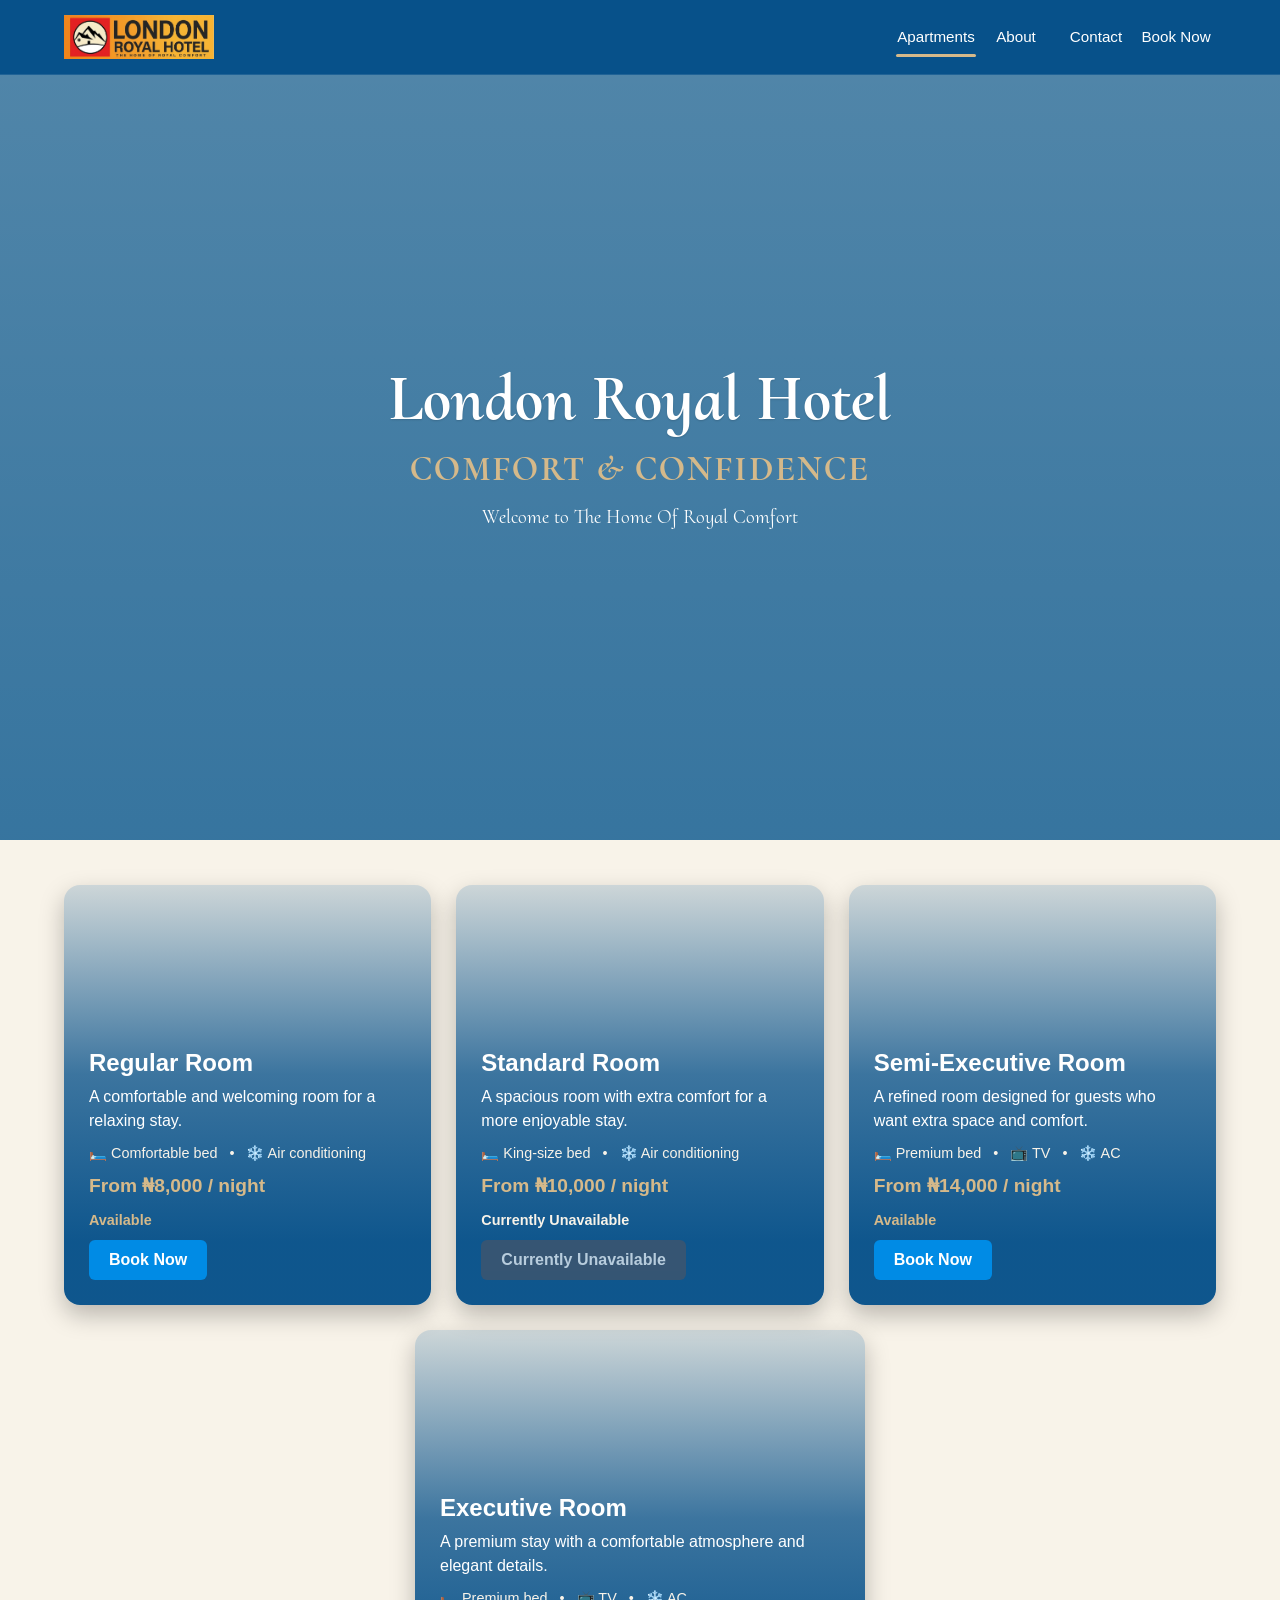
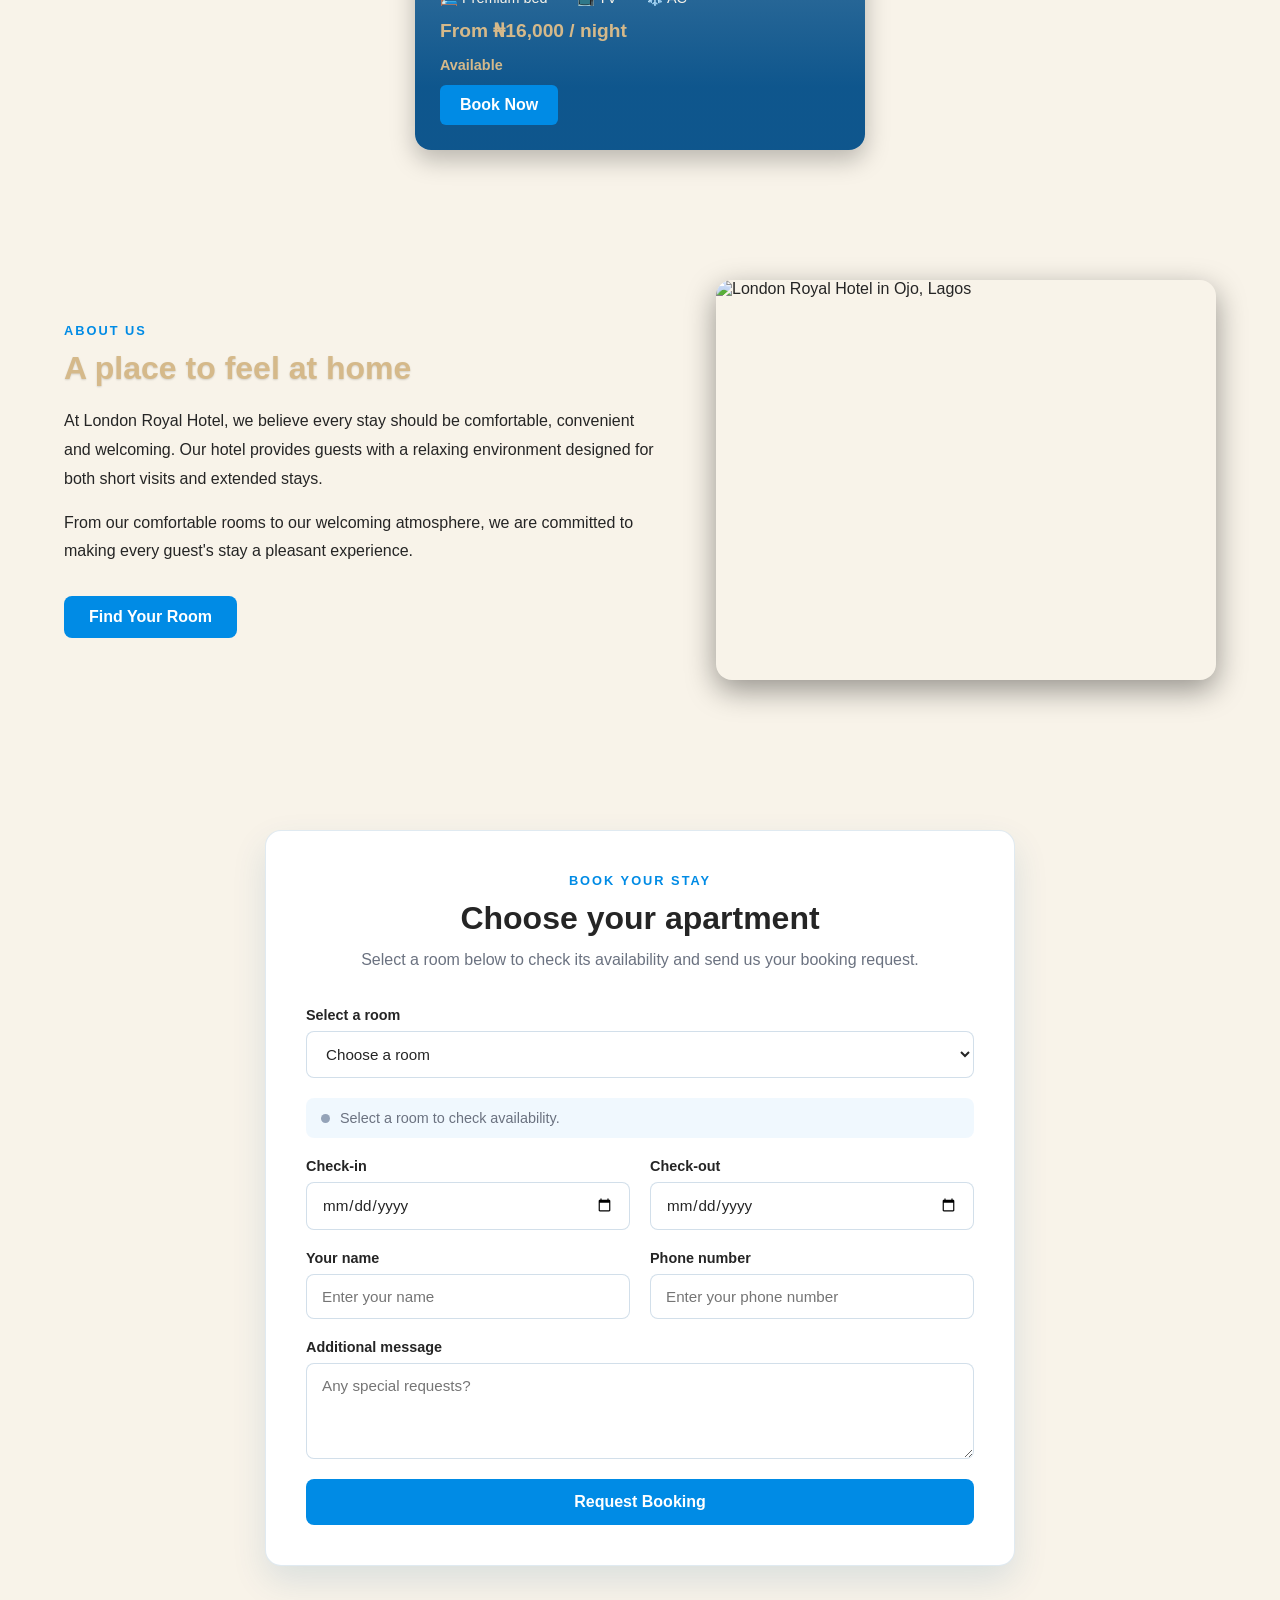
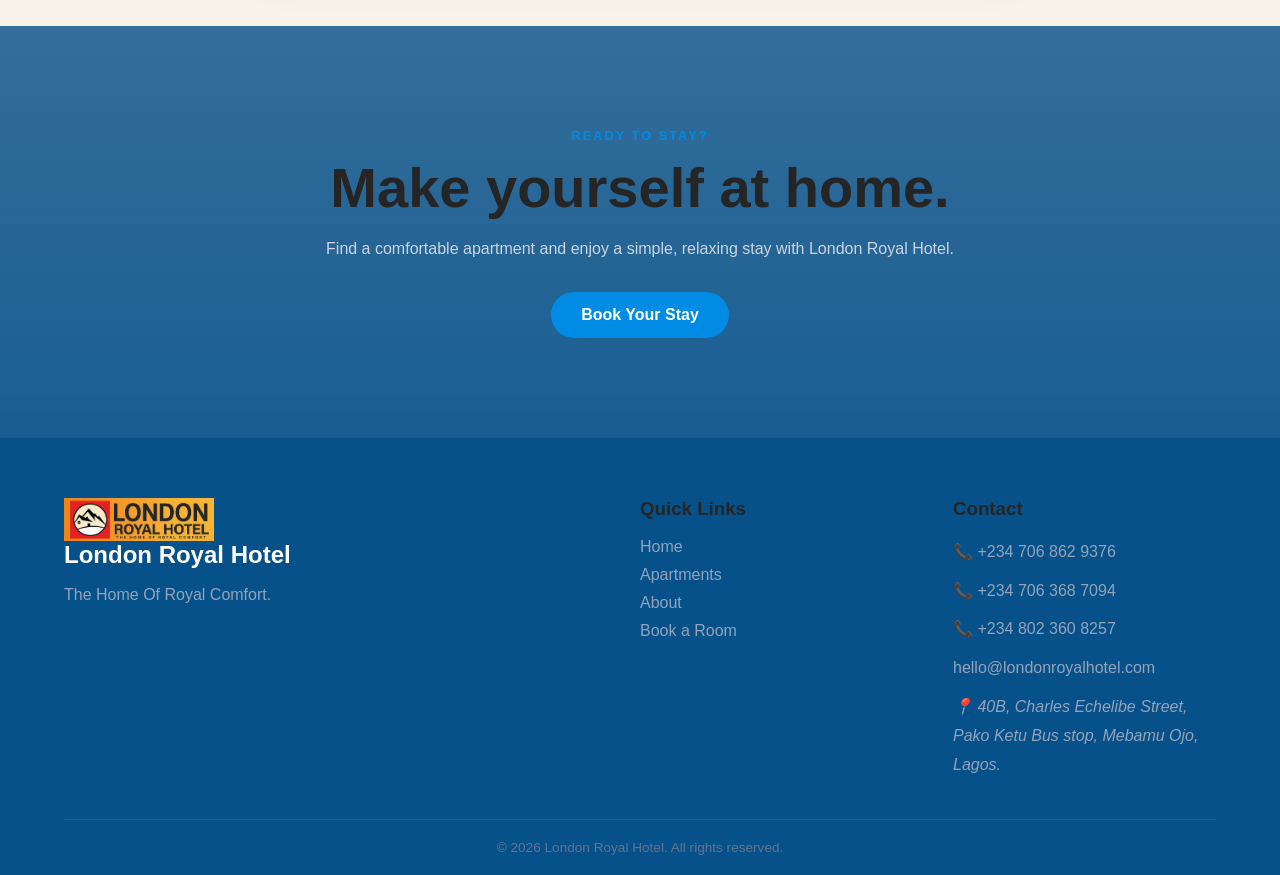
==== index.html @ 10c298e6 "Initial upload of London Royal Hotel website" ====
<!DOCTYPE html>
<html>

    <head>
        <title>London Royal Hotel | Hotel in Ojo, Lagos</title>
        <meta charset="UTF-8">
        <meta http-equiv="X-UA-Compatible" content="IE=edge">
        <meta name="viewport" content="width=device-width, initial-scale=1.0, viewport-fit=cover">
        <meta name="author" content="Ebom Onwuegbute">
        <meta name="description" content="Royal London Hotel in Ojo, Lagos offers comfortable apartments, a welcoming environment, and convenient accommodation for short and extended stays.">
        <link rel="icon" type="image/png" href="images/favicon.jpg">
        <meta property="og:type" content="website">
        <meta property="og:title" content="Royal London Hotels | Hotel in Ojo, Lagos">
        <meta property="og:description" content="Royal London Hotel in Ojo, Lagos offers comfortable apartments, a welcoming environment, and convenient accommodation for short and extended stays.">
        <meta property="og:image" content="images/social-share.jpg">
        <link href="https://fonts.googleapis.com/css2?family=Cormorant+Upright:wght@300;400;500;600;700&display=swap" rel="stylesheet">
        <script type="application/ld+json">
            {
            "@context": "https://schema.org",
            "@type": "Hotel",
            "name": "London Royal Hotel",
            "description": "London Royal Hotel in Ojo, Lagos offers comfortable apartments, a welcoming environment, and convenient accommodation for short and extended stays.",
            "telephone": "+234 706 862 9376",
            "email": "hello@londonroyalhotel.com",
            "address": {
                    "@type": "PostalAddress",
                    "streetAddress": "40B, Charles Echelibe Street, Pako Ketu Bus stop, Mebamu Ojo, Lagos",
                    "addressLocality": "Ojo",
                    "addressRegion": "Lagos",
                    "addressCountry": "NG"
                }
            }
        </script>

        <link rel="stylesheet" type="text/css" href="style.css"> 
    </head>

    <body>

        <main id="root">

            <header id="header">
                <figure>
                    <img src="images/LondonRoyalLogo.jpeg" aria-label="London Royal Hotels" alt="London Royal Hotels logo">
                    <!--<h1 class="touch">Louisiana Hotels & Suites</h1>-->
                </figure>
                
                <nav>
                    <ul>
                        <li><a href="#services" class="option">Apartments </a></li>
                        <li><a href="#about" class="option">About </a></li>
                        <li><a href="#footer" class="option">Contact</a></li>
                        <li><a href="#booking" class="option">Book Now</a></li>
                        <span class="slide"></span>
                    </ul>
                </nav>
            </header>

            <section id="hero-section">
                
                <div id="herotext">
                    <h1>London Royal Hotel</h1>
                    <h3>comfort & confidence</h3>
                    <p>Welcome to The Home Of Royal Comfort</p>
                </div>
            </section>

            <article>
                
                <section id="services">

                    <div class="service-cards touch" id="card1">
                        <div class="card-overlay">
                            <h3>Regular Room</h3>
                            <p class="description" >
                                A comfortable and welcoming room for a relaxing stay.
                            </p>

                            <p class="amenities">
                                🛏️ Comfortable bed &nbsp; • &nbsp; ❄️ Air conditioning
                            </p>

                            <p class="price">
                                From ₦8,000 / night
                            </p>

                            <p class="availability" id="availability-Standard">
                                Available
                            </p>

                            <a href="#booking" class="room-btn" data-room="Standard">
                                Book Now
                            </a>
                        </div>
                    </div>


                    <div class="service-cards touch" id="card2">
                        <div class="card-overlay">
                            <h3>Standard Room</h3>
                            <p class="description" >
                                A spacious room with extra comfort for a more enjoyable stay.
                            </p>

                            <p class="amenities">
                                🛏️ King-size bed &nbsp; • &nbsp; ❄️ Air conditioning
                            </p>

                            <p class="price">
                                From ₦10,000 / night
                            </p>

                            <p class="availability" id="availability-Deluxe">
                                Available
                            </p>

                            <a href="#booking" class="room-btn" data-room="Deluxe">
                                Book Now
                            </a>
                        </div>
                    </div>


                    <div class="service-cards touch" id="card3">
                        <div class="card-overlay">
                            <h3>Semi-Executive Room</h3>
                            <p class="description" >
                                A refined room designed for guests who want extra space and comfort.
                            </p>

                            <p class="amenities">
                                🛏️ Premium bed &nbsp; • &nbsp; 📺 TV &nbsp; • &nbsp; ❄️ AC
                            </p>

                            <p class="price">
                                From ₦14,000 / night
                            </p>

                            <p class="availability" id="availability-Executive">
                                Available
                            </p>

                            <a href="#booking" class="room-btn" data-room="Executive">
                                Book Now
                            </a>
                        </div>
                    </div>


                    <div class="service-cards touch" id="card4">
                        <div class="card-overlay">
                            <h3>Executive Room</h3>
                            <p class="description" >
                                A premium stay with a comfortable atmosphere and elegant details.
                            </p>

                            <p class="amenities">
                                🛏️ Premium bed &nbsp; • &nbsp; 📺 TV &nbsp; • &nbsp; ❄️ AC
                            </p>

                            <p class="price">
                                From ₦16,000 / night
                            </p>

                            <p class="availability" id="availability-Premium">
                                Available
                            </p>

                            <a href="#booking" class="room-btn" data-room="Premium">
                                Book Now
                            </a>
                        </div>
                    </div>

                </section>



                <section id="about" class="section-container">
                    <div class="about-content">
                        <div class="about-text">
                            <span class="section-label">ABOUT US</span>


                            <h2 class="section-title">A place to feel at home</h2>

                            <p>
                                At London Royal Hotel, we believe every stay should be
                                comfortable, convenient and welcoming. Our hotel provides guests
                                with a relaxing environment designed for both short visits and
                                extended stays.
                            </p>

                            <p>
                                From our comfortable rooms to our welcoming atmosphere, we are
                                committed to making every guest's stay a pleasant experience.
                            </p>

                            <a href="#booking" class="about-btn">Find Your Room</a>
                        </div>

                        <div class="about-image">
                            <img src="images/Louisiana-Hotels-festive.jpg" alt="London Royal Hotel in Ojo, Lagos">
                        </div>
                    </div>


                </section>

                <section id="booking" class="section-container">
                    <div class="booking-container">


                        <div class="booking-heading">
                            <span class="section-label">BOOK YOUR STAY</span>

                            <h2 class="section-title">Choose your apartment</h2>

                            <p>
                                Select a room below to check its availability and send us
                                your booking request.
                            </p>
                        </div>

                        <form id="booking-form">

                            <div class="form-group">
                                <label for="room-select">Select a room</label>

                                <select id="room-select" name="room" required>
                                    <option value="">Choose a room</option>
                                    <option value="Standard">Regular room</option>
                                    <option value="Deluxe">Standard room</option>
                                    <option value="Executive">Semi-Executive Apartment</option>
                                    <option value="Premium">Executive Apartment</option>
                                </select>
                            </div>


                            <div id="room-status" class="room-status">
                                <span class="status-dot"></span>
                                <span id="status-text">Select a room to check availability.</span>
                            </div>


                            <div class="booking-fields">

                                <div class="form-group">
                                    <label for="check-in">Check-in</label>
                                    <input type="date" id="check-in" name="check-in" required>
                                </div>

                                <div class="form-group">
                                    <label for="check-out">Check-out</label>
                                    <input type="date" id="check-out" name="check-out" required>
                                </div>

                            </div>


                            <div class="booking-fields">

                                <div class="form-group">
                                    <label for="guest-name">Your name</label>
                                    <input
                                        type="text"
                                        id="guest-name"
                                        name="guest-name"
                                        placeholder="Enter your name"
                                        required
                                    >
                                </div>

                                <div class="form-group">
                                    <label for="guest-phone">Phone number</label>
                                    <input
                                        type="tel"
                                        id="guest-phone"
                                        name="guest-phone"
                                        placeholder="Enter your phone number"
                                        required
                                    >
                                </div>

                            </div>


                            <div class="form-group">
                                <label for="guest-message">Additional message</label>

                                <textarea
                                    id="guest-message"
                                    name="message"
                                    rows="4"
                                    placeholder="Any special requests?"
                                ></textarea>
                            </div>


                            <button type="submit" id="booking-btn">
                                Request Booking
                            </button>

                        </form>

                    </div>


                </section>

                <section id="cta">
                    <div class="cta-content">

                        <span class="section-label">READY TO STAY?</span>

                        <h2>Make yourself at home.</h2>

                        <p>
                            Find a comfortable apartment and enjoy a simple,
                            relaxing stay with London Royal Hotel.
                        </p>

                        <a href="#booking" class="cta-btn">Book Your Stay</a>

                    </div>
                

                </section>

                <footer id="footer">

                
                    <div class="footer-content">

                        <div class="footer-brand">
                            <figure>
                                <img src="images/LondonRoyalLogo.jpeg" aria-label="London Royal Hotel" alt="London Royal Hotel logo">
                                <!--<h1 class="touch">Louisiana Hotels & Suites</h1>-->
                            </figure>
                            <h2>London Royal Hotel</h2>

                            <p>
                                The Home Of Royal Comfort.
                            </p>
                        </div>


                        <div class="footer-links">
                            <h3>Quick Links</h3>

                            <a href="#hero-section">Home</a>
                            <a href="#services">Apartments</a>
                            <a href="#about">About</a>
                            <a href="#booking">Book a Room</a>
                        </div>


                        <div class="footer-contact">
                            <h3>Contact</h3>

                            <p>📞 +234 706 862 9376</p>
                            <p>📞 +234 706 368 7094</p>
                            <p>📞 +234 802 360 8257</p>
                            <p>hello@londonroyalhotel.com</p>
                            <address>
                                <p>📍 40B, Charles Echelibe Street, Pako Ketu Bus stop, Mebamu Ojo, Lagos.</p>
                            </address>
                        </div>

                    </div>


                    <div class="footer-bottom">
                        <p>&copy; 2026 London Royal Hotel. All rights reserved.</p>
                    </div>


                </footer>


            </article>
        </main>    
        <script type="text/javascript" src="logic.js"></script>
    </body>
</html>
---- style.css ----
* {

    margin: 0;

    padding: 0;

    box-sizing: border-box;

}

:root {

    --navy: #07518A;

    --burgundy: #008BE5;

    --gold: #D5B98A;

    --cream: #F8F3E9;

    --walnut: #4A3824;

    --white: #ffffff;

    --text-dark: #252525;

    --text-light: #6b7280;

}

body {

    font-family: 'Segoe UI', Tahoma, Geneva, Verdana, sans-serif;

    overflow-x: hidden;

    background-color: var(--cream);

    color: var(--text-dark);

}

#root {

    width: 100%;

    margin: auto;

}

/* Header & Nav */

#header {

    display: flex;

    flex-wrap: wrap;

    align-items: center;

    justify-content: space-between;

    padding: 15px 5%;

    position: sticky;

    top: 0;

    z-index: 1000;

    background: var(--navy);

    backdrop-filter: blur(8px);

    border-bottom: 1px solid rgba(255, 255, 255, 0.1);

}

/*.logo {

    color: #008be5;

    font-size: 1.6rem;

    font-weight: 700;

}*/

figure {

    margin: 0;

}

figure img {

    display: block;

    width: 150px;

    height: auto;

}

nav {

    position: relative;

    width: 320px;

}

nav ul {

    display: flex;

    list-style: none;

    width: 100%;

}

nav ul li {

    flex: 1;

}

nav ul li a {

    display: block;

    text-align: center;

    height: 40px;

    line-height: 40px;

    text-decoration: none;

    color: var(--white);

    font-size: 0.95rem;

    font-weight: 500;

    transition: color 0.3s ease;

}

nav ul li a:hover {

    color: var(--gold);

}

.slide {

    position: absolute;

    bottom: 0;

    left: 0;

    width: 25%;

    height: 3px;

    background: var(--gold);

    transition: all 0.3s cubic-bezier(0.4, 0, 0.2, 1);

    border-radius: 2px;

}

/* Hero Section */

#hero-section {

    background: linear-gradient(

            rgba(0, 81, 138, 0.68),

            rgba(0, 81, 138, 0.78)

        ),

                url('images/Louisiana-Hotels-chandelier.jpg') center/cover no-repeat;

    display: flex;

    flex-direction: column;

    align-items: center;

    justify-content: center;

    min-height: 85vh;

    width: 100%;

    padding: 20px;

    text-align: center;

}

#herotext h1 {

    font-family: "Cormorant Upright", serif;

    color: var(--white);

    font-size: clamp(2.5rem, 5vw, 4.5rem);

    margin-bottom: 10px;

    text-shadow:0 1px 2px rgba(0, 0, 0, 0.15);

}

#herotext h3 {

    font-family: "Cormorant Upright", serif;

    color: var(--gold);

    font-size: clamp(1.2rem, 3vw, 2.2rem);

    text-transform: uppercase;

    letter-spacing: 2px;

    margin-bottom: 15px;

}

#herotext p {

    font-family: "Cormorant Upright", serif;

    color: var(--white);

    font-size: clamp(1rem, 2vw, 1.25rem);

    max-width: 600px;

    margin: 0 auto 25px auto;

}

.hero-btn {

    display: inline-block;

    padding: 12px 28px;

    background: #008be5;

    color: #fff;

    text-decoration: none;

    border-radius: 30px;

    font-weight: 600;

    transition: background 0.3s ease, transform 0.2s ease;

}

.hero-btn:hover {

    background: #07518A;

    transform: translateY(-2px);

}

/* Section Title */

.section-container {

    padding: 60px 5%;

}

.section-title {

    text-align: center;

    font-size: 2rem;

    margin-bottom: 40px;

    color: #252525;

}

/* Apartment Cards */

#services {

    display: flex;

    flex-wrap: wrap;

    gap: 25px;

    justify-content: center;

    width: 100%;

    margin-top: 5px;

    padding: 40px 5%; }

.service-cards {

    flex: 1 1 300px;

    max-width: 450px;

    min-height: 420px;

    border-radius: 16px;

    overflow: hidden;

    position: relative;

    box-shadow: 0 10px 25px rgba(0, 0, 0, 0.25);

    background-position: center;

    background-size: cover;

    background-repeat: no-repeat;

    transition: transform 0.3s ease, box-shadow 0.3s ease;

}

.service-cards:hover {

    transform: translateY(-5px);

    box-shadow: 0 15px 30px rgba(0, 139, 229, 0.22);

}

.card-overlay {

    background: linear-gradient( to top, rgba(7, 81, 138, 0.97) 15%, rgba(7, 81, 138, 0.78) 55%, rgba(7, 81, 138, 0.18) 100% );

    min-height: 420px; width: 100%;

    display: flex; flex-direction: column;

    justify-content: flex-end;

    padding: 25px;

}

.card-overlay h3 {

    font-size: 1.5rem;

    margin-bottom: 8px;

    color: #ffffff;

}

.card-overlay .description {

    color: #ffffff;

    line-height: 1.5;

    margin-bottom: 12px;

}

.card-overlay .price {

    color: #D5B98A;

    font-size: 1.2rem;

    font-weight: 700;

    margin-bottom: 15px;

}

.card-overlay .amenities {

    color: #F8F3E9;

    font-size: 0.9rem;

    margin-bottom: 12px;}

.amenities li {

    font-size: 0.9rem;

    color: #94a3b8;

    margin-bottom: 4px;

}

.room-btn {

    display: inline-block;

    width: fit-content;

    padding: 11px 20px;

    background: #008BE5;

    color: #ffffff;

    text-decoration: none;

    border-radius: 6px; font-weight: 600;

    transition: background 0.3s ease, transform 0.2s ease;

}

.room-btn:hover {

    background: #07518A;

    transform: translateY(-2px);

}

.room-btn.unavailable {

    background: #475569;

    cursor: not-allowed;

    opacity: 0.7;

}

.room-btn.unavailable:hover {

    background: #475569;

    transform: none;

}

#card1{

    background-image: url(images/Louisiana-Hotels-room1.jpg);

}

#card2{

    background-image: url(images/Louisiana-Hotels-room2.jpg);

}

#card3{

    background-image: url(images/Louisiana-Hotels-room3.jpg);

}

#card4{

    background-image: url(images/Louisiana-Hotels-room.jpg);

}

/* Mobile */

@media (max-width: 600px) {

    #services {

        padding: 30px 5%;

        gap: 20px;

    }

    .service-cards {

        min-height: 400px;

    }

    .card-overlay {

        min-height: 400px;

        padding: 20px;

    }

    .card-overlay h3 {

        font-size: 1.35rem;

    }

    .card-overlay .description {

        font-size: 0.95rem;

    }

}

.availability {

    font-size: 0.9rem;

    font-weight: 600;

    color: #D5B98A;

    margin-bottom: 12px;

}

.availability.unavailable {

    color: #F8F3E9;

}

/* =========================

ABOUT SECTION

========================= */

#about {

padding-top: 90px;

padding-bottom: 90px;

}

.about-content {

display: flex;

align-items: center;

justify-content: space-between;

gap: 60px;

max-width: 1200px;

margin: auto;

}

.about-text {

flex: 1;

}

.about-text .section-title {

text-align: left;

margin-bottom: 20px;

color: var(--gold);

text-shadow:0 1px 2px rgba(0, 0, 0, 0.15);

}

.section-label {

display: inline-block;

color: #008be5;

font-size: 0.8rem;

font-weight: 700;

letter-spacing: 2px;

margin-bottom: 12px;

}

.about-text p {

/*color: #94a3b8;*/

color: var(--text-dark);

line-height: 1.8;

margin-bottom: 15px;

max-width: 600px;

}

.about-btn {

display: inline-block;

margin-top: 15px;

padding: 12px 25px;

background: var(--burgundy);

color: var(--white);

text-decoration: none;

border-radius: 8px;

font-weight: 600;

transition: background 0.3s ease, transform 0.2s ease;

}

.about-btn:hover {

background: #07518A;

transform: translateY(-2px);

}

.about-image {

flex: 1;

max-width: 500px;

}

.about-image img {

display: block;

width: 100%;

height: 400px;

object-fit: cover;

border-radius: 16px;

box-shadow: 0 10px 30px rgba(0, 0, 0, 0.4);

}

/* =========================

BOOKING SECTION

========================= */

#booking {

background: var(--cream);

}

.booking-container {

max-width: 750px;

margin: auto;

background: #ffffff;

padding: 40px;

border-radius: 16px;

border: 1px solid rgba(7, 81, 138, 0.12);

box-shadow: 0 15px 35px rgba(7, 81, 138, 0.12);

}

.booking-heading {

text-align: center;

margin-bottom: 35px;

}

.booking-heading .section-title {

margin-bottom: 10px;

}

.booking-heading p {

color: #6b7280;

line-height: 1.6;

}

/* Form */

#booking-form {

display: flex;

flex-direction: column;

gap: 20px;

}

.form-group {

display: flex;

flex-direction: column;

gap: 8px;

}

.form-group label {

color: #252525;

font-size: 0.9rem;

font-weight: 600;

}

.form-group input,

.form-group select,

.form-group textarea {

width: 100%;

padding: 13px 15px;

border: 1px solid rgba(7, 81, 138, 0.18);

border-radius: 8px;

background: #ffffff;

color: #252525;

font-family: inherit;

font-size: 0.95rem;

outline: none;

transition: border-color 0.3s ease;

}

.form-group input:focus,

.form-group select:focus,

.form-group textarea:focus {

border-color: #008be5;

}

.form-group textarea {

resize: vertical;

}

.form-group select option {

background: #ffffff;

color: #252525;

}

/* Room availability */

.room-status {

display: flex;

align-items: center;

gap: 10px;

padding: 12px 15px;

background: rgba(0, 139, 229, 0.06);

border-radius: 8px;

color: #6b7280;

font-size: 0.9rem;

}

.status-dot {

width: 9px;

height: 9px;

border-radius: 50%;

background: #94a3b8;

flex-shrink: 0;

}

.room-status.available .status-dot {

background: #22c55e;

}

.room-status.available {

color: #22c55e;

}

.room-status.unavailable .status-dot {

background: #ef4444;

}

.room-status.unavailable {

color: #ef4444;

}

/* Two-column form fields */

.booking-fields {

display: grid;

grid-template-columns: 1fr 1fr;

gap: 20px;

}

/* Booking button */

#booking-btn {

width: 100%;

padding: 14px;

border: none;

border-radius: 8px;

background: #008be5;

color: #ffffff;

font-family: inherit;

font-size: 1rem;

font-weight: 700;

cursor: pointer;

transition: background 0.3s ease, transform 0.2s ease;

}

#booking-btn:hover {

background: #07518A;

transform: translateY(-2px);

}

#booking-btn:disabled {

background: #475569;

cursor: not-allowed;

transform: none;

}

/* =========================

CALL TO ACTION

========================= */

#cta {

padding: 100px 5%;

text-align: center;

background:

linear-gradient(

rgba(7, 81, 138, 0.82),

rgba(7, 81, 138, 0.92)

),

url('images/Louisiana-Hotels-room1.jpg') center/cover no-repeat;

}

.cta-content {

max-width: 700px;

margin: auto;

}

.cta-content h2 {

font-size: clamp(2rem, 5vw, 3.5rem);

margin-bottom: 15px;

}

.cta-content p {

color: #cbd5e1;

line-height: 1.7;

margin-bottom: 30px;

}

.cta-btn {

display: inline-block;

padding: 14px 30px;

background: #008be5;

color: #ffffff;

text-decoration: none;

border-radius: 30px;

font-weight: 700;

transition: background 0.3s ease, transform 0.2s ease;

}

.cta-btn:hover {

background: #07518A;

transform: translateY(-2px);

}

/* =========================

FOOTER

========================= */

#footer {

background: #07518A;

padding: 60px 5% 20px;

}

.footer-content {

max-width: 1200px;

margin: auto;

display: grid;

grid-template-columns: 2fr 1fr 1fr;

gap: 50px;

padding-bottom: 40px;

}

.footer-brand h2 {

color: #ffffff;

margin-bottom: 12px;

}

.footer-brand p,

.footer-contact p {

color: #94a3b8;

line-height: 1.8;

}

.footer-links,

.footer-contact {

display: flex;

flex-direction: column;

gap: 10px;

}

.footer-links h3,

.footer-contact h3 {

margin-bottom: 8px;

color: #252525;

}

.footer-links a {

color: #94a3b8;

text-decoration: none;

transition: color 0.3s ease;

}

.footer-links a:hover {

color: #008be5;

}

.footer-bottom {

max-width: 1200px;

margin: auto;

padding-top: 20px;

border-top: 1px solid rgba(255, 255, 255, 0.08);

text-align: center;

}

.footer-bottom p {

color: #64748b;

font-size: 0.85rem;

}

/* =========================

RESPONSIVE

========================= */

@media (max-width: 768px) {

header{

    display:flex;

    flex-direction: column;

    align-items: center;

    justify-content: center;

}

.about-content {

    flex-direction: column;

    gap: 35px;

}

.about-text .section-title {

    text-align: center;

}

.about-text {

    text-align: center;

}

.about-text p {

    margin-left: auto;

    margin-right: auto;

}

.about-image {

    max-width: 100%;

}

.about-image img {

    height: 300px;

}

.booking-container {

    padding: 25px;

}

.booking-fields {

    grid-template-columns: 1fr;

    gap: 20px;

}

.footer-content {

    grid-template-columns: 1fr;

    gap: 35px;

    text-align: center;

}

.footer-brand {

    display:flex;

    flex-direction: column;

    align-items: center;

    justify-content: center;

}

.footer-links,

.footer-contact {

    align-items: center;

}

}
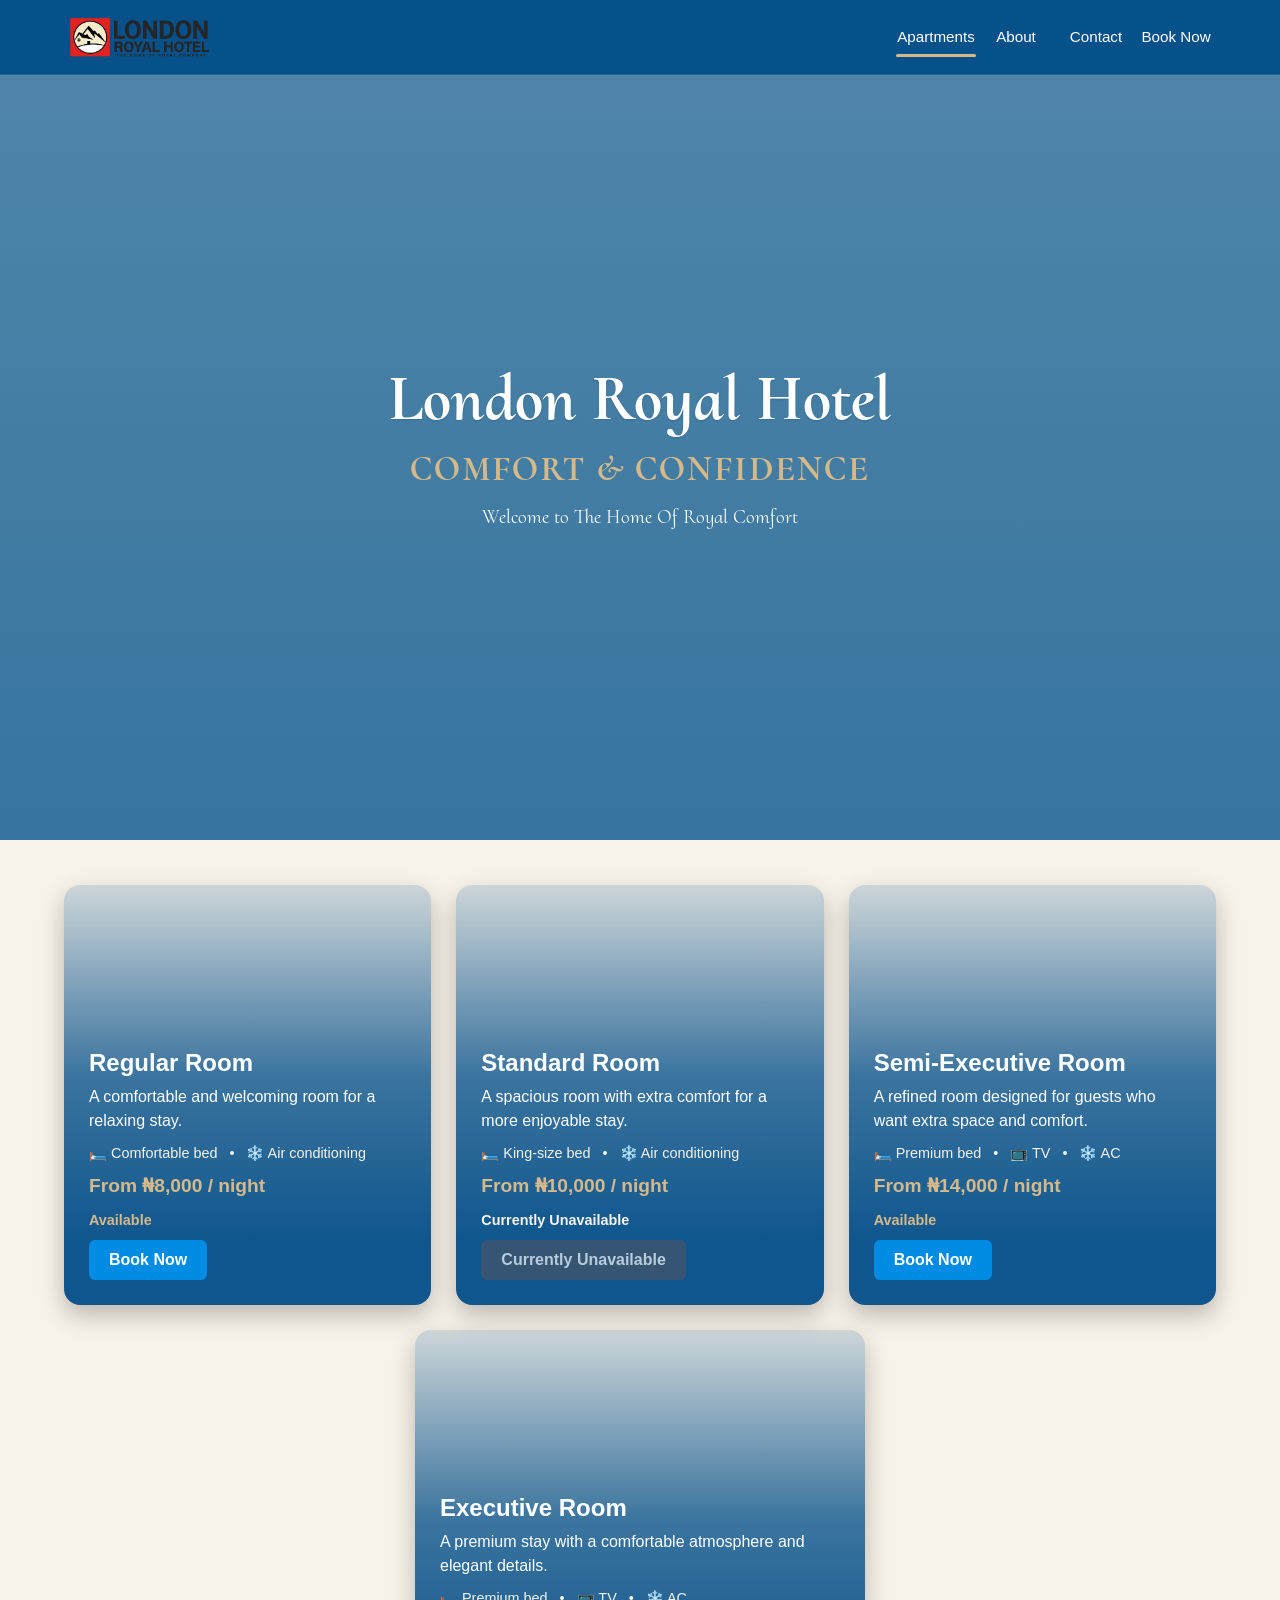
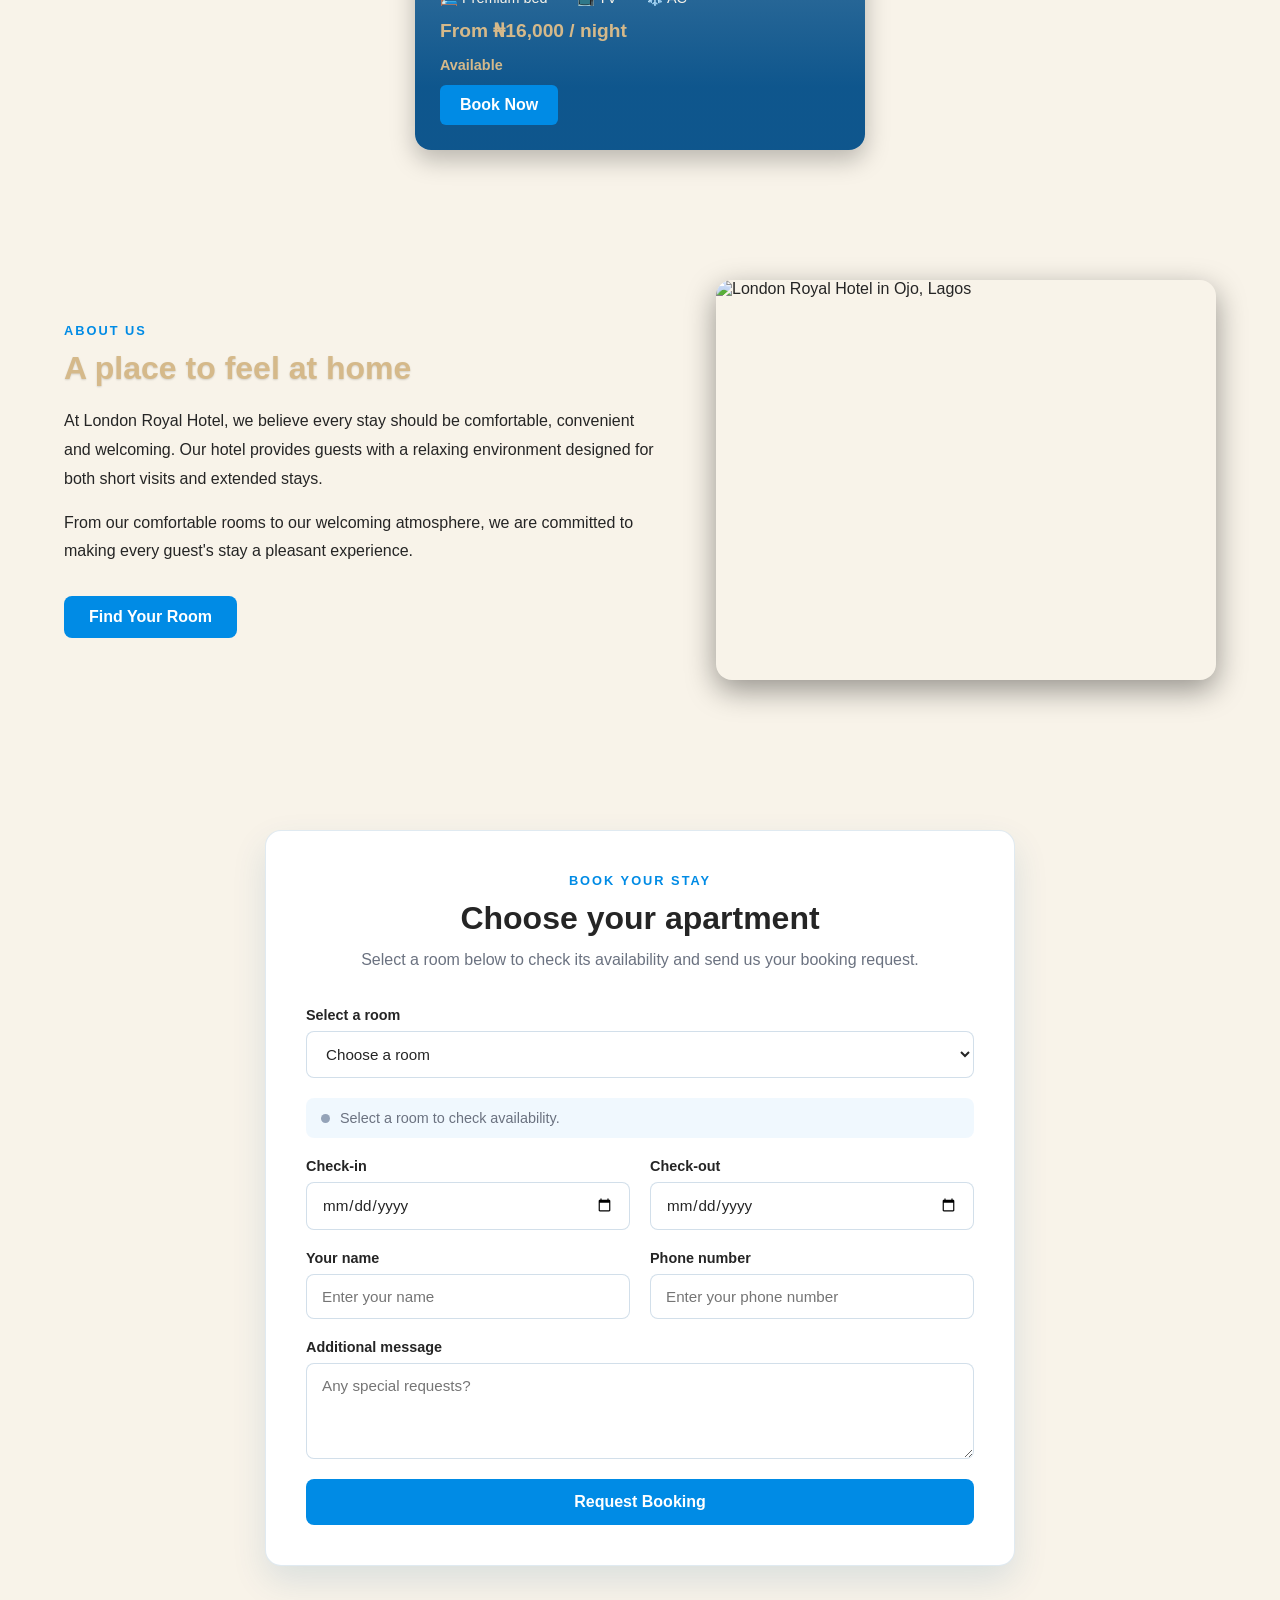
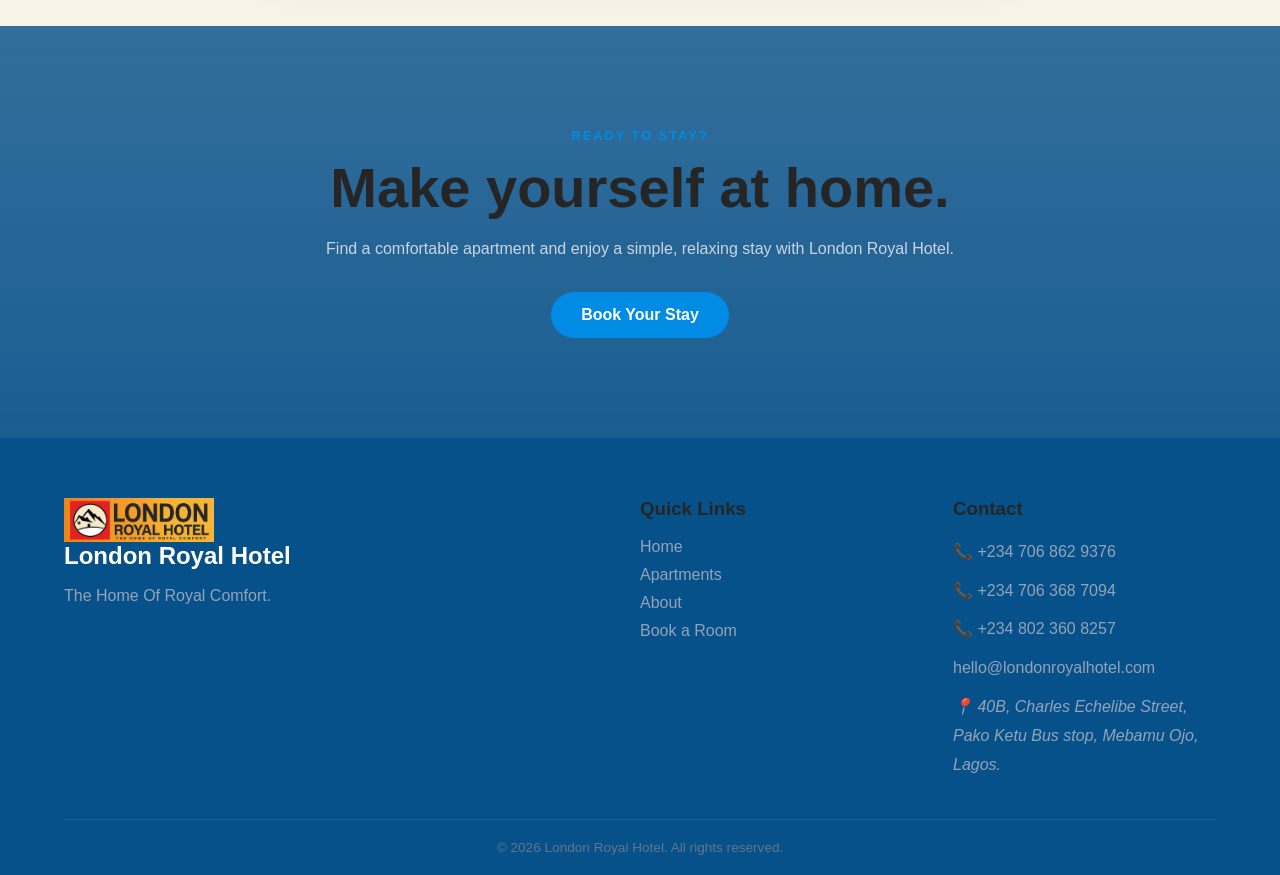
==== commit bbd63020: "logo change" ====
--- a/index.html
+++ b/index.html
@@ -41,7 +41,7 @@
 
             <header id="header">
                 <figure>
-                    <img src="images/LondonRoyalLogo.jpeg" aria-label="London Royal Hotels" alt="London Royal Hotels logo">
+                    <img src="images/LondonRoyalLogo.png" aria-label="London Royal Hotels" alt="London Royal Hotels logo">
                     <!--<h1 class="touch">Louisiana Hotels & Suites</h1>-->
                 </figure>
                 
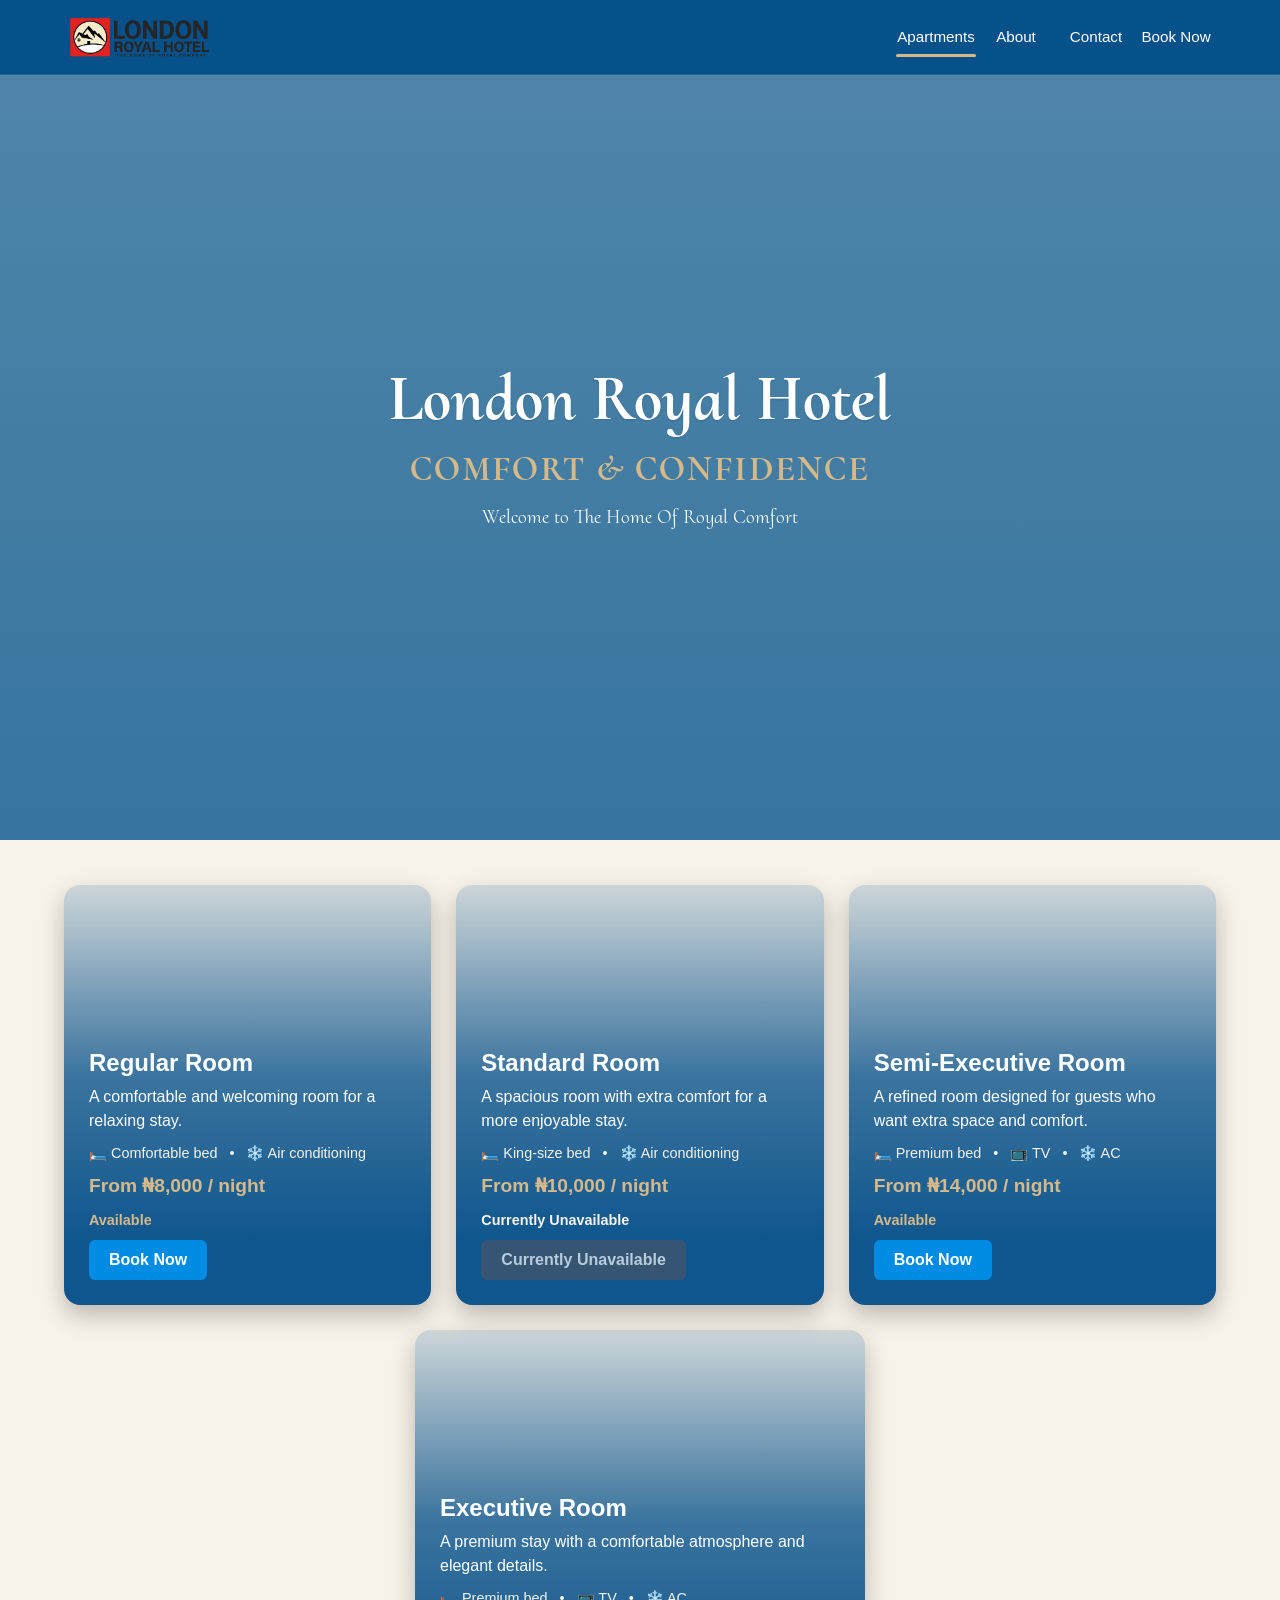
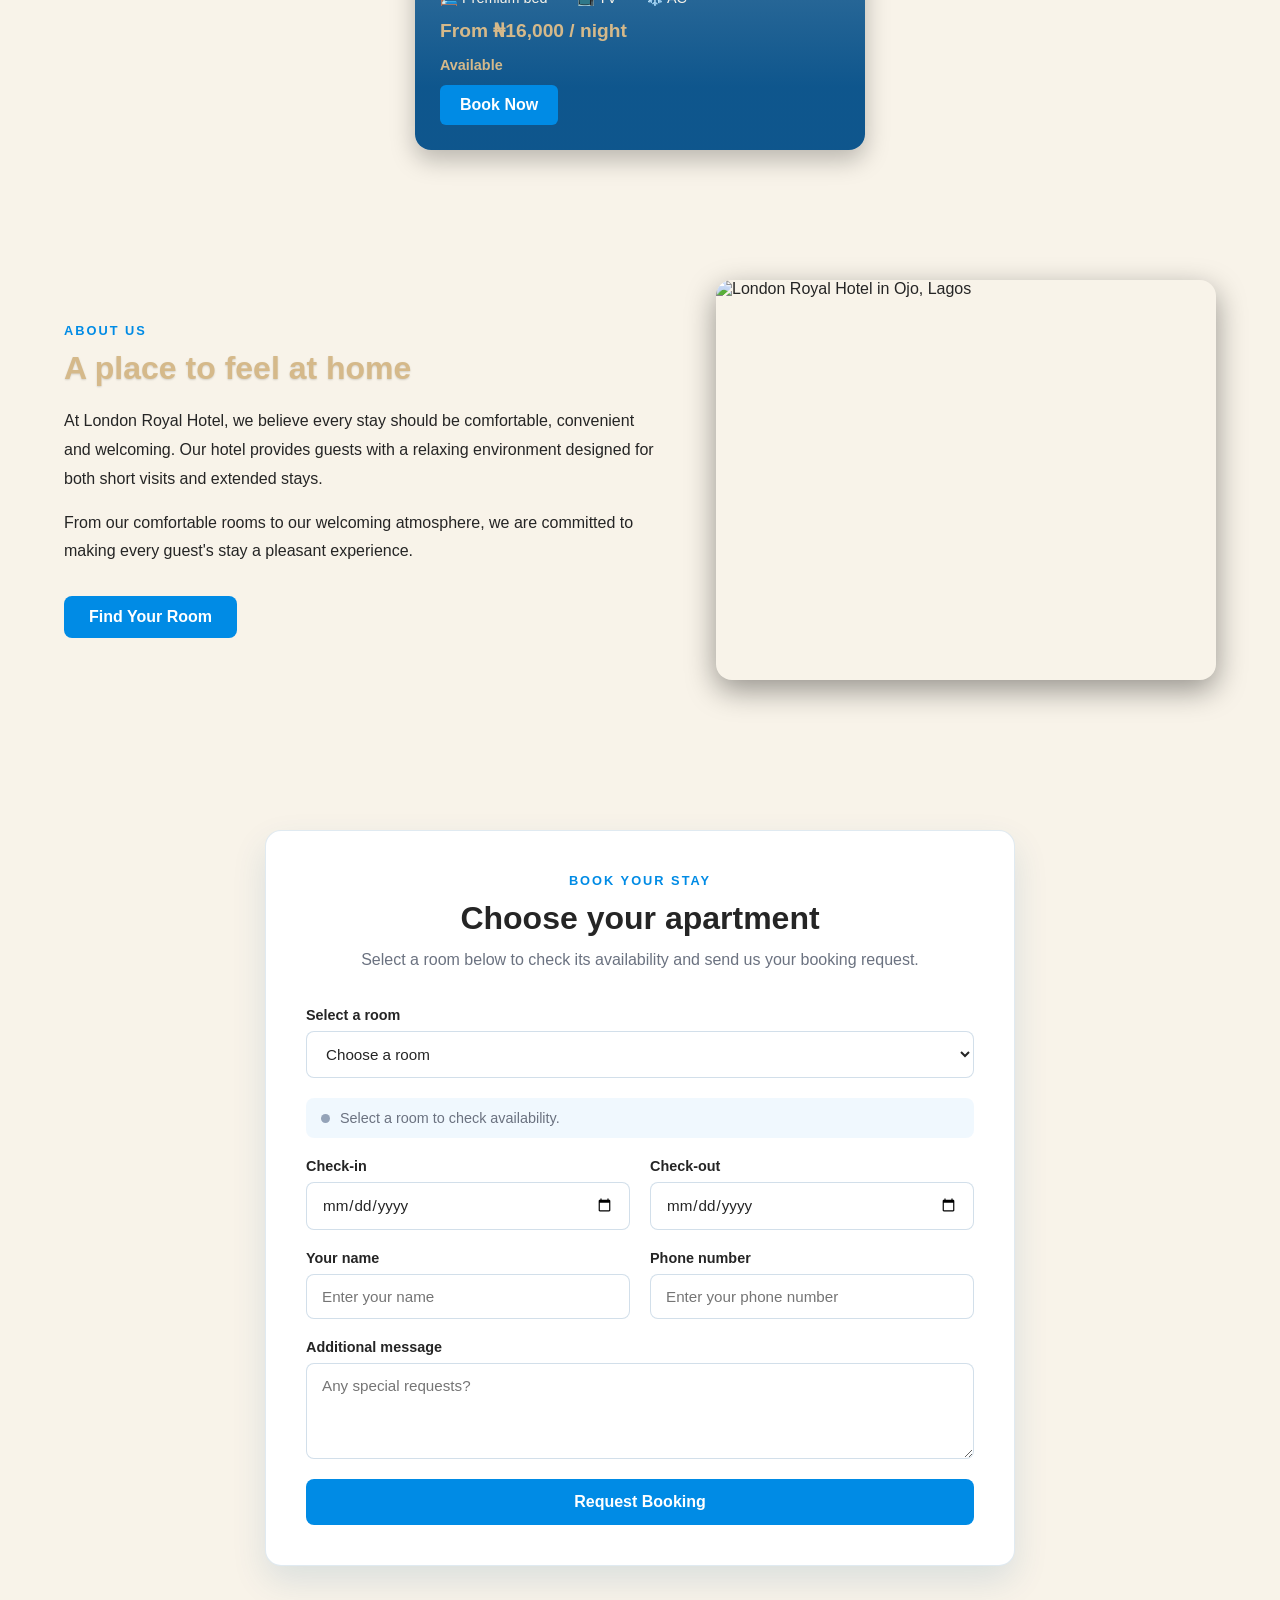
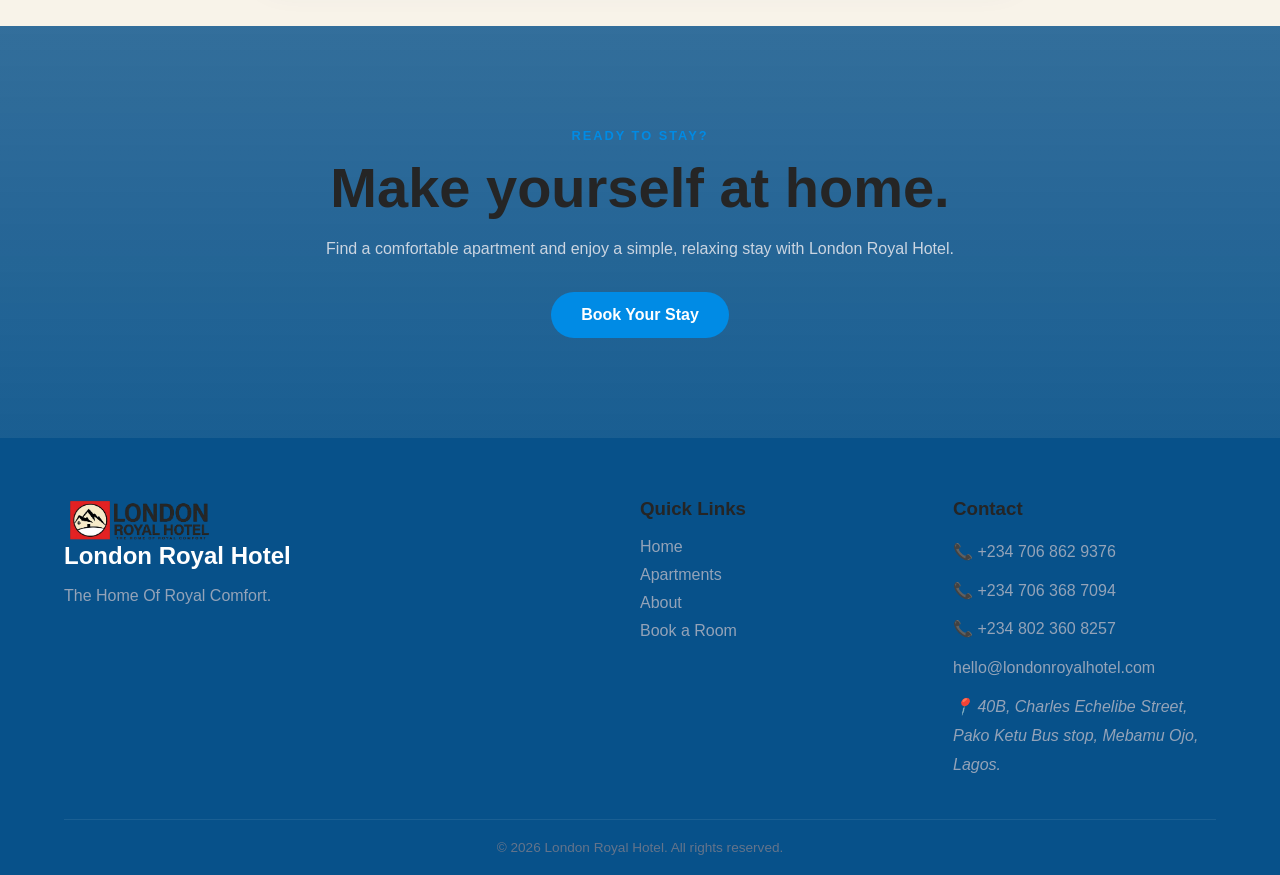
==== commit 7c9a9dcf: "logo" ====
--- a/index.html
+++ b/index.html
@@ -334,7 +334,7 @@
 
                         <div class="footer-brand">
                             <figure>
-                                <img src="images/LondonRoyalLogo.jpeg" aria-label="London Royal Hotel" alt="London Royal Hotel logo">
+                                <img src="images/LondonRoyalLogo.png" aria-label="London Royal Hotel" alt="London Royal Hotel logo">
                                 <!--<h1 class="touch">Louisiana Hotels & Suites</h1>-->
                             </figure>
                             <h2>London Royal Hotel</h2>
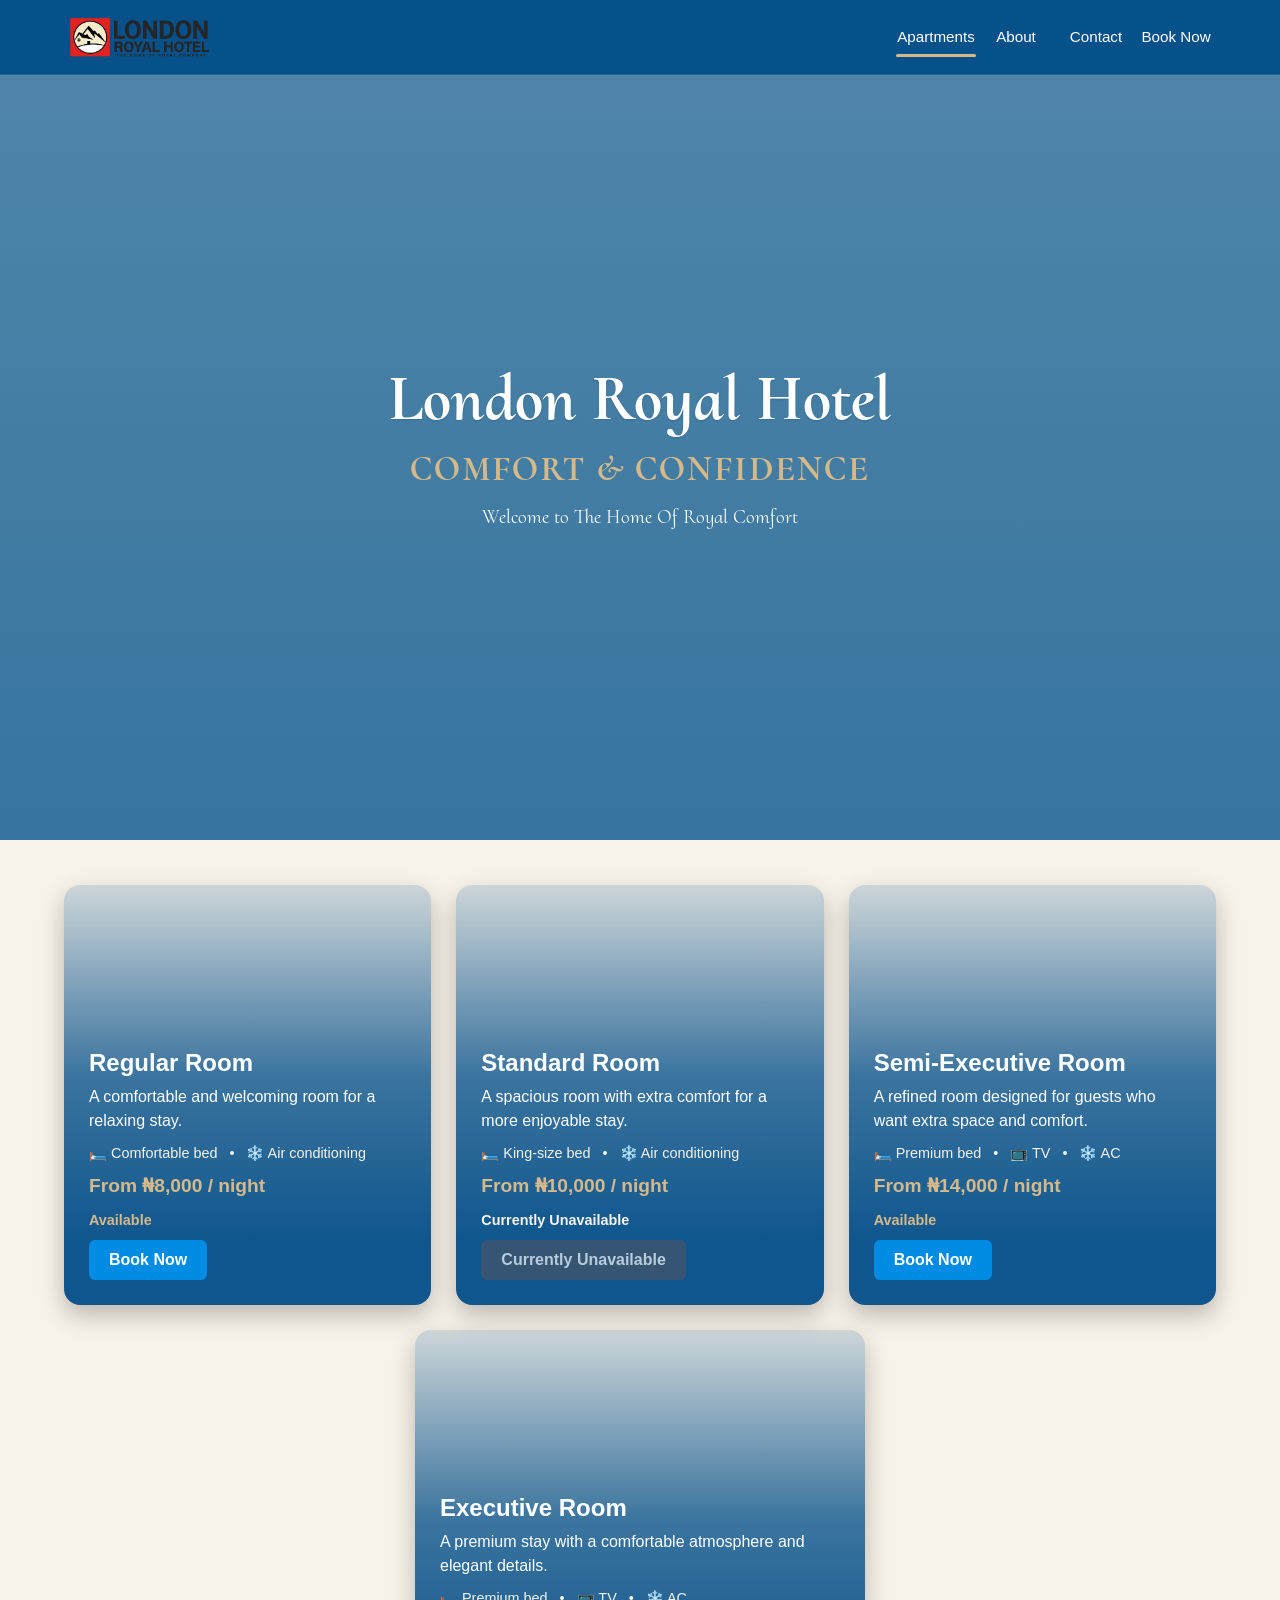
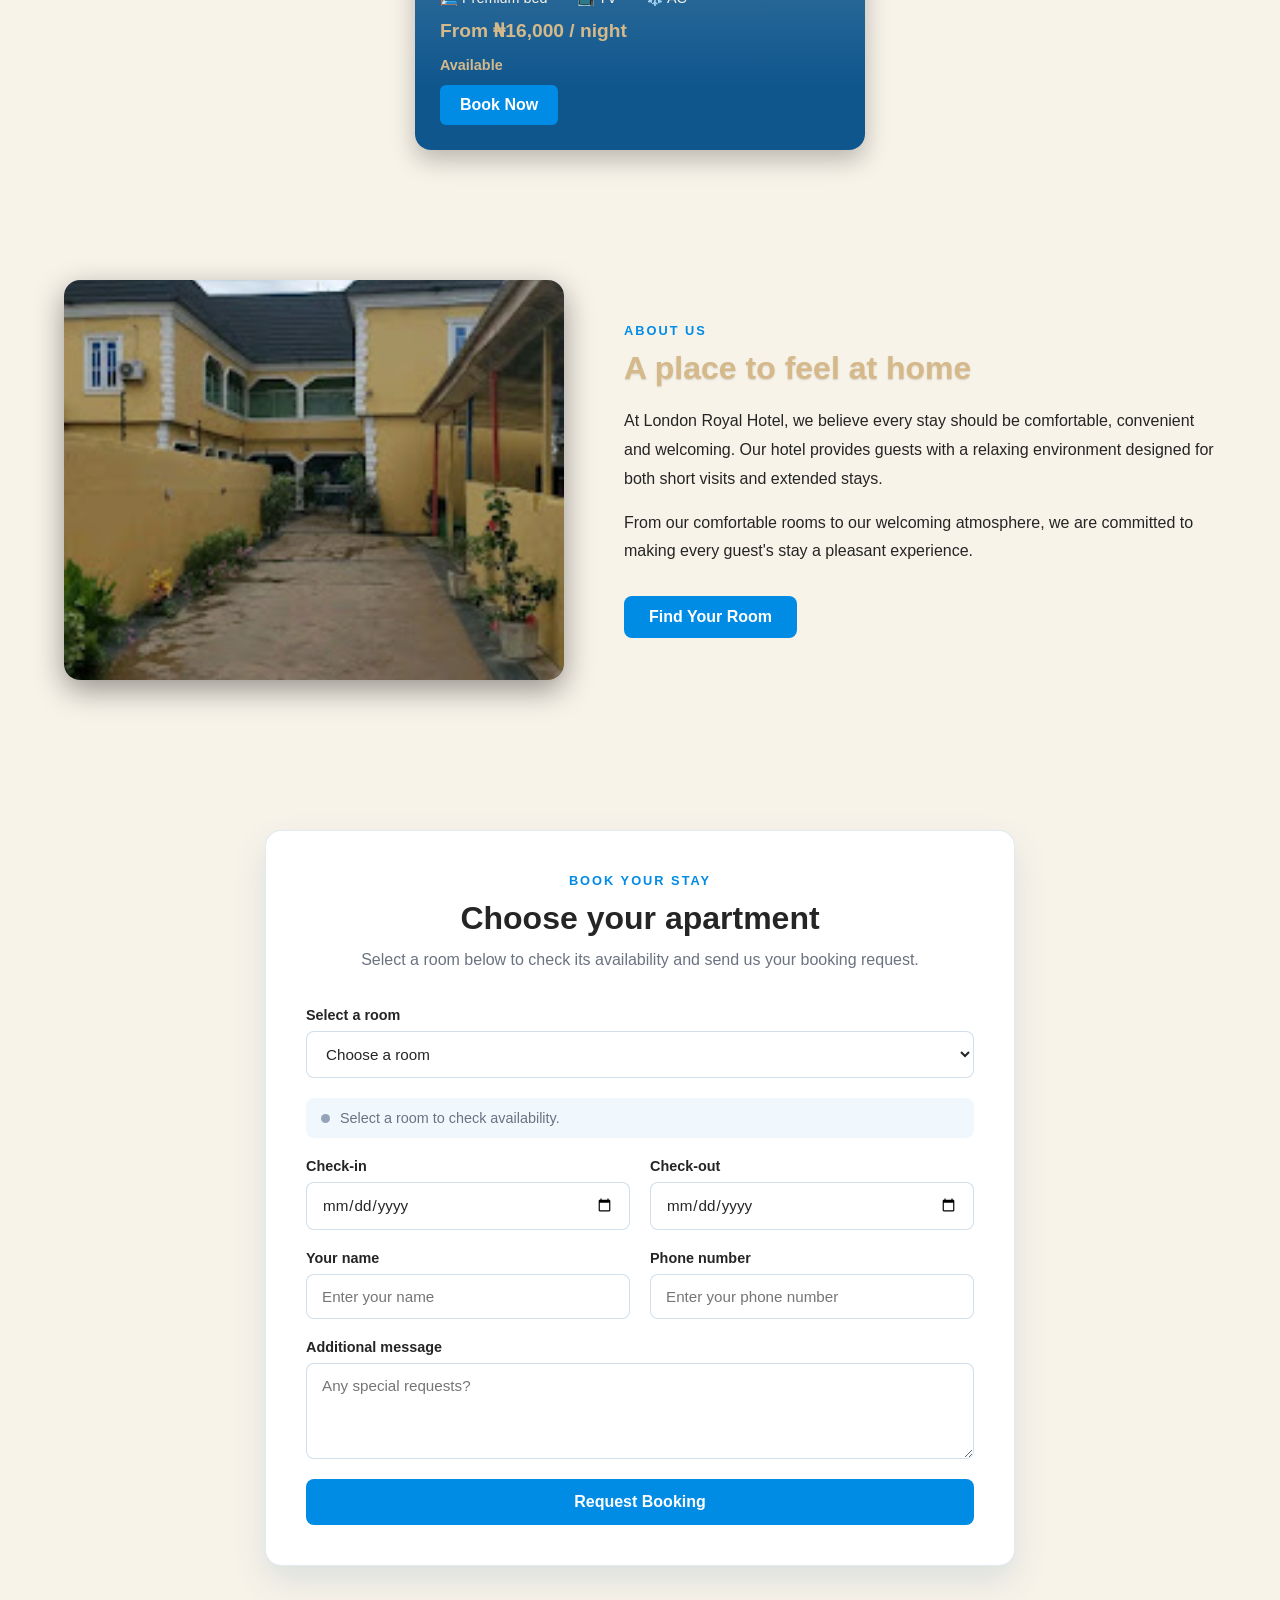
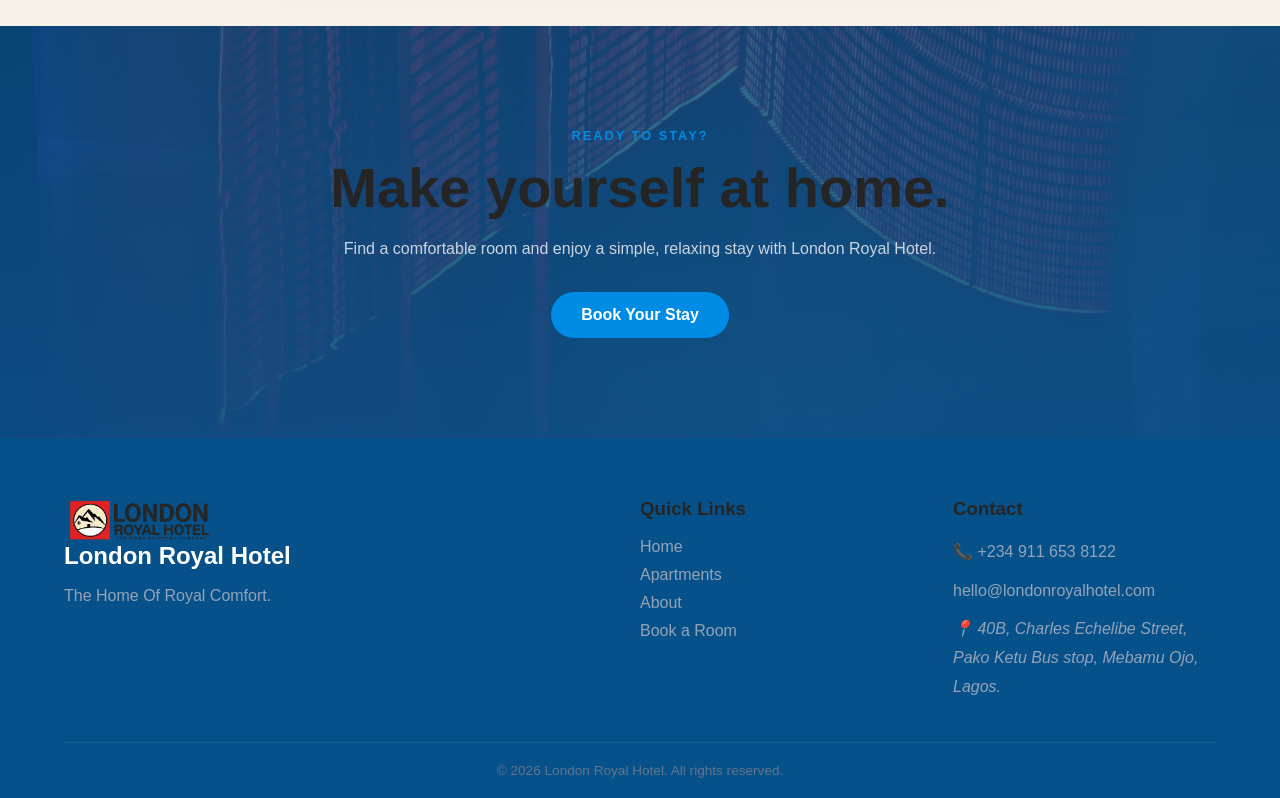
==== commit 85bf41c0: "Update London Royal Hotel website" ====
--- a/index.html
+++ b/index.html
@@ -10,8 +10,8 @@
         <meta name="description" content="Royal London Hotel in Ojo, Lagos offers comfortable apartments, a welcoming environment, and convenient accommodation for short and extended stays.">
         <link rel="icon" type="image/png" href="images/favicon.jpg">
         <meta property="og:type" content="website">
-        <meta property="og:title" content="Royal London Hotels | Hotel in Ojo, Lagos">
-        <meta property="og:description" content="Royal London Hotel in Ojo, Lagos offers comfortable apartments, a welcoming environment, and convenient accommodation for short and extended stays.">
+        <meta property="og:title" content="London Royal Hotel | Hotel in Ojo, Lagos">
+        <meta property="og:description" content="London Royal Hotel Hotel in Ojo, Lagos offers comfortable apartments, a welcoming environment, and convenient accommodation for short and extended stays.">
         <meta property="og:image" content="images/social-share.jpg">
         <link href="https://fonts.googleapis.com/css2?family=Cormorant+Upright:wght@300;400;500;600;700&display=swap" rel="stylesheet">
         <script type="application/ld+json">
@@ -20,7 +20,7 @@
             "@type": "Hotel",
             "name": "London Royal Hotel",
             "description": "London Royal Hotel in Ojo, Lagos offers comfortable apartments, a welcoming environment, and convenient accommodation for short and extended stays.",
-            "telephone": "+234 706 862 9376",
+            "telephone": "+234 911 653 8122",
             "email": "hello@londonroyalhotel.com",
             "address": {
                     "@type": "PostalAddress",
@@ -42,7 +42,7 @@
             <header id="header">
                 <figure>
                     <img src="images/LondonRoyalLogo.png" aria-label="London Royal Hotels" alt="London Royal Hotels logo">
-                    <!--<h1 class="touch">Louisiana Hotels & Suites</h1>-->
+                    
                 </figure>
                 
                 <nav>
@@ -84,11 +84,11 @@
                                 From ₦8,000 / night
                             </p>
 
-                            <p class="availability" id="availability-Standard">
+                            <p class="availability" id="availability-Regular">
                                 Available
                             </p>
 
-                            <a href="#booking" class="room-btn" data-room="Standard">
+                            <a href="#booking" class="room-btn" data-room="Regular">
                                 Book Now
                             </a>
                         </div>
@@ -110,11 +110,11 @@
                                 From ₦10,000 / night
                             </p>
 
-                            <p class="availability" id="availability-Deluxe">
+                            <p class="availability" id="availability-Standard">
                                 Available
                             </p>
 
-                            <a href="#booking" class="room-btn" data-room="Deluxe">
+                            <a href="#booking" class="room-btn" data-room="Standard">
                                 Book Now
                             </a>
                         </div>
@@ -136,11 +136,11 @@
                                 From ₦14,000 / night
                             </p>
 
-                            <p class="availability" id="availability-Executive">
+                            <p class="availability" id="availability-SemiExecutive">
                                 Available
                             </p>
 
-                            <a href="#booking" class="room-btn" data-room="Executive">
+                            <a href="#booking" class="room-btn" data-room="SemiExecutive">
                                 Book Now
                             </a>
                         </div>
@@ -162,11 +162,11 @@
                                 From ₦16,000 / night
                             </p>
 
-                            <p class="availability" id="availability-Premium">
+                            <p class="availability" id="availability-Executive">
                                 Available
                             </p>
 
-                            <a href="#booking" class="room-btn" data-room="Premium">
+                            <a href="#booking" class="room-btn" data-room="Executive">
                                 Book Now
                             </a>
                         </div>
@@ -178,6 +178,11 @@
 
                 <section id="about" class="section-container">
                     <div class="about-content">
+                        
+                        <div class="about-image">
+                            <img src="images/hotelview.jpeg" alt="London Royal Hotel in Ojo, Lagos">
+                        </div>
+
                         <div class="about-text">
                             <span class="section-label">ABOUT US</span>
 
@@ -199,9 +204,7 @@
                             <a href="#booking" class="about-btn">Find Your Room</a>
                         </div>
 
-                        <div class="about-image">
-                            <img src="images/Louisiana-Hotels-festive.jpg" alt="London Royal Hotel in Ojo, Lagos">
-                        </div>
+                        
                     </div>
 
 
@@ -229,10 +232,10 @@
 
                                 <select id="room-select" name="room" required>
                                     <option value="">Choose a room</option>
-                                    <option value="Standard">Regular room</option>
-                                    <option value="Deluxe">Standard room</option>
-                                    <option value="Executive">Semi-Executive Apartment</option>
-                                    <option value="Premium">Executive Apartment</option>
+                                    <option value="Regular">Regular room</option>
+                                    <option value="Standard">Standard room</option>
+                                    <option value="SemiExecutive">Semi-Executive Apartment</option>
+                                    <option value="Executive">Executive Apartment</option>
                                 </select>
                             </div>
 
@@ -316,7 +319,7 @@
                         <h2>Make yourself at home.</h2>
 
                         <p>
-                            Find a comfortable apartment and enjoy a simple,
+                            Find a comfortable room and enjoy a simple,
                             relaxing stay with London Royal Hotel.
                         </p>
 
@@ -335,7 +338,7 @@
                         <div class="footer-brand">
                             <figure>
                                 <img src="images/LondonRoyalLogo.png" aria-label="London Royal Hotel" alt="London Royal Hotel logo">
-                                <!--<h1 class="touch">Louisiana Hotels & Suites</h1>-->
+                                
                             </figure>
                             <h2>London Royal Hotel</h2>
 
@@ -358,9 +361,8 @@
                         <div class="footer-contact">
                             <h3>Contact</h3>
 
-                            <p>📞 +234 706 862 9376</p>
-                            <p>📞 +234 706 368 7094</p>
-                            <p>📞 +234 802 360 8257</p>
+                            <p>📞 +234 911 653 8122</p>
+                            
                             <p>hello@londonroyalhotel.com</p>
                             <address>
                                 <p>📍 40B, Charles Echelibe Street, Pako Ketu Bus stop, Mebamu Ojo, Lagos.</p>
--- a/style.css
+++ b/style.css
@@ -177,33 +177,56 @@
 /* Hero Section */
 
 #hero-section {
-
-    background: linear-gradient(
-
+    background-image:
+        linear-gradient(
             rgba(0, 81, 138, 0.68),
-
             rgba(0, 81, 138, 0.78)
-
         ),
-
-                url('images/Louisiana-Hotels-chandelier.jpg') center/cover no-repeat;
+        url('images/hero-image-1.jpg');
+
+    background-position: center;
+    background-size: cover;
+    background-repeat: no-repeat;
 
     display: flex;
-
     flex-direction: column;
-
     align-items: center;
-
     justify-content: center;
-
     min-height: 85vh;
-
     width: 100%;
-
     padding: 20px;
-
     text-align: center;
 
+    animation: heroSlideshow 12s infinite;
+}
+
+@keyframes heroSlideshow {
+    0%, 45% {
+        background-image:
+            linear-gradient(
+                rgba(0, 81, 138, 0.68),
+                rgba(0, 81, 138, 0.78)
+            ),
+            url('images/hotelview.jpeg');
+    }
+
+    50%, 95% {
+        background-image:
+            linear-gradient(
+                rgba(0, 81, 138, 0.68),
+                rgba(0, 81, 138, 0.78)
+            ),
+            url('images/headerimg1.jpeg');
+    }
+
+    100% {
+        background-image:
+            linear-gradient(
+                rgba(0, 81, 138, 0.68),
+                rgba(0, 81, 138, 0.78)
+            ),
+            url('images/hotelview.jpeg');
+    }
 }
 
 #herotext h1 {
@@ -950,7 +973,7 @@
 
 ),
 
-url('images/Louisiana-Hotels-room1.jpg') center/cover no-repeat;
+url('images/headerimg1.jpeg') center/cover no-repeat;
 
 }
 
